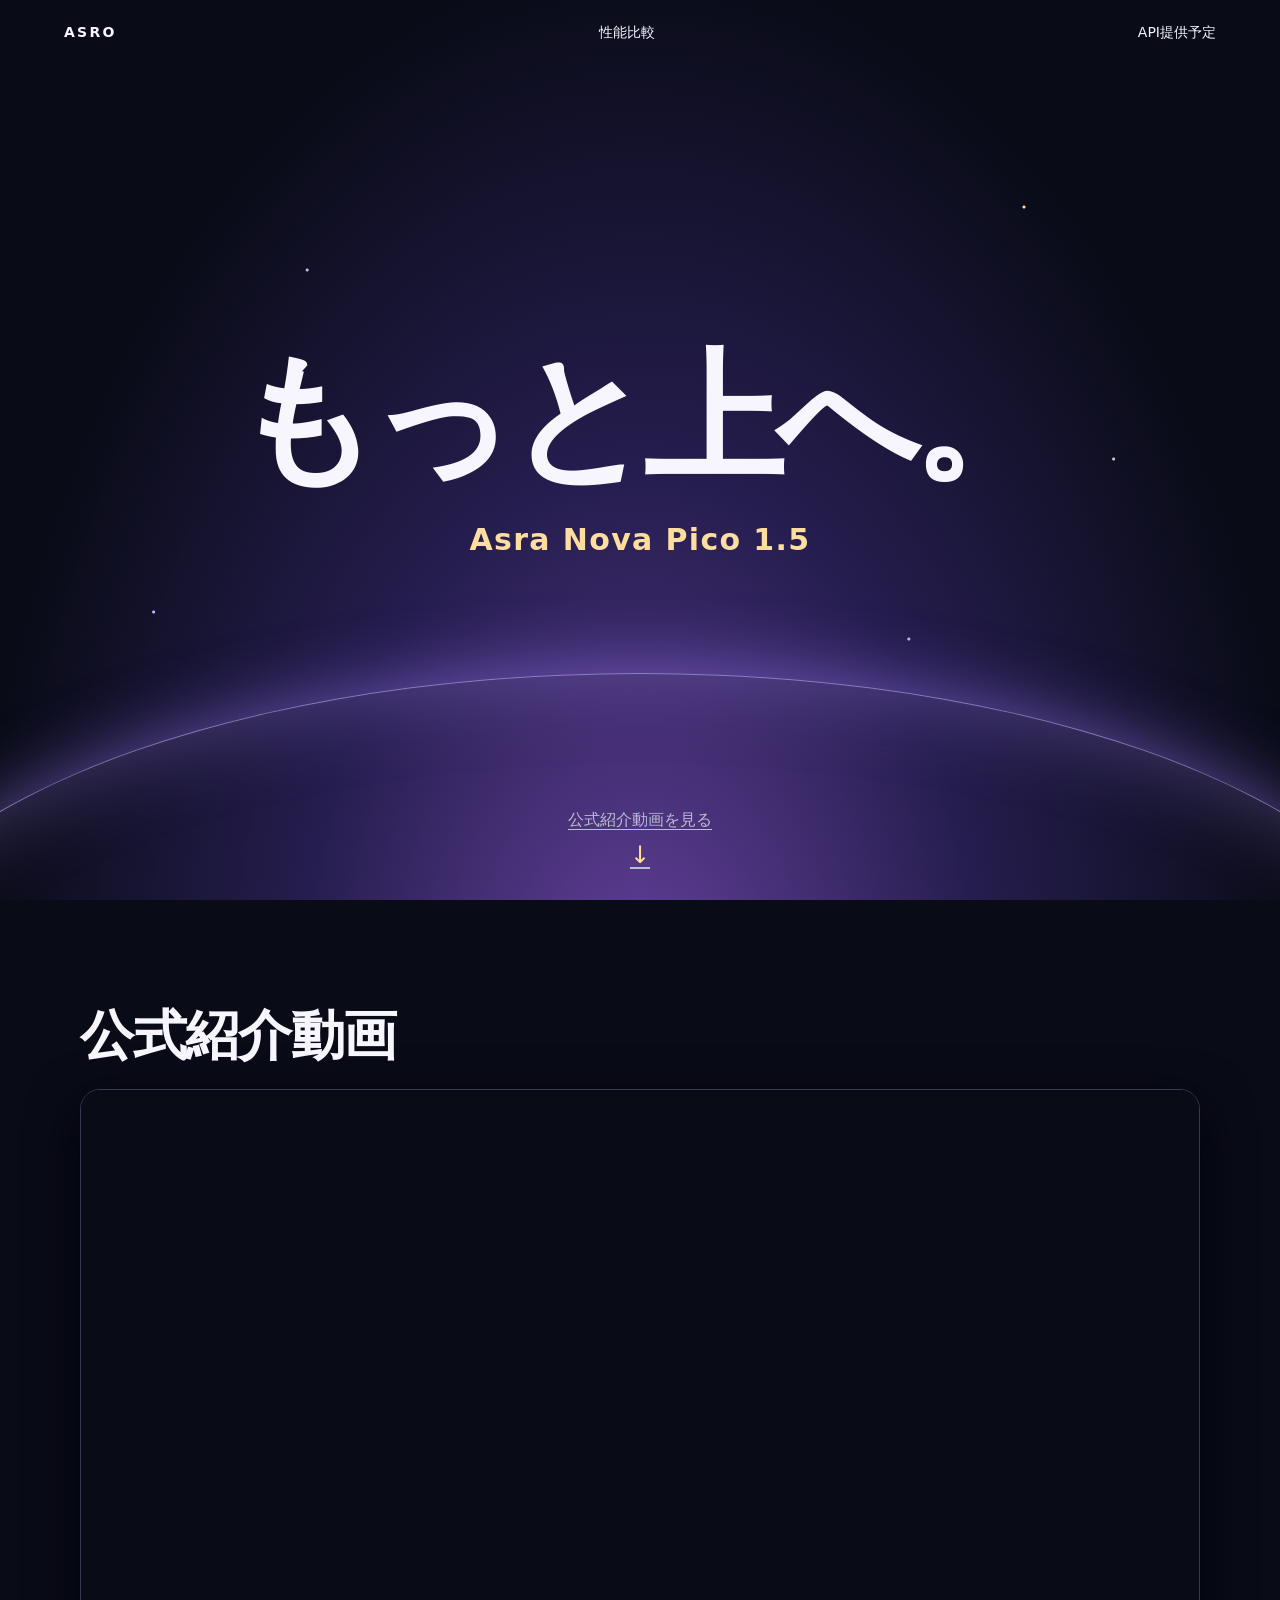
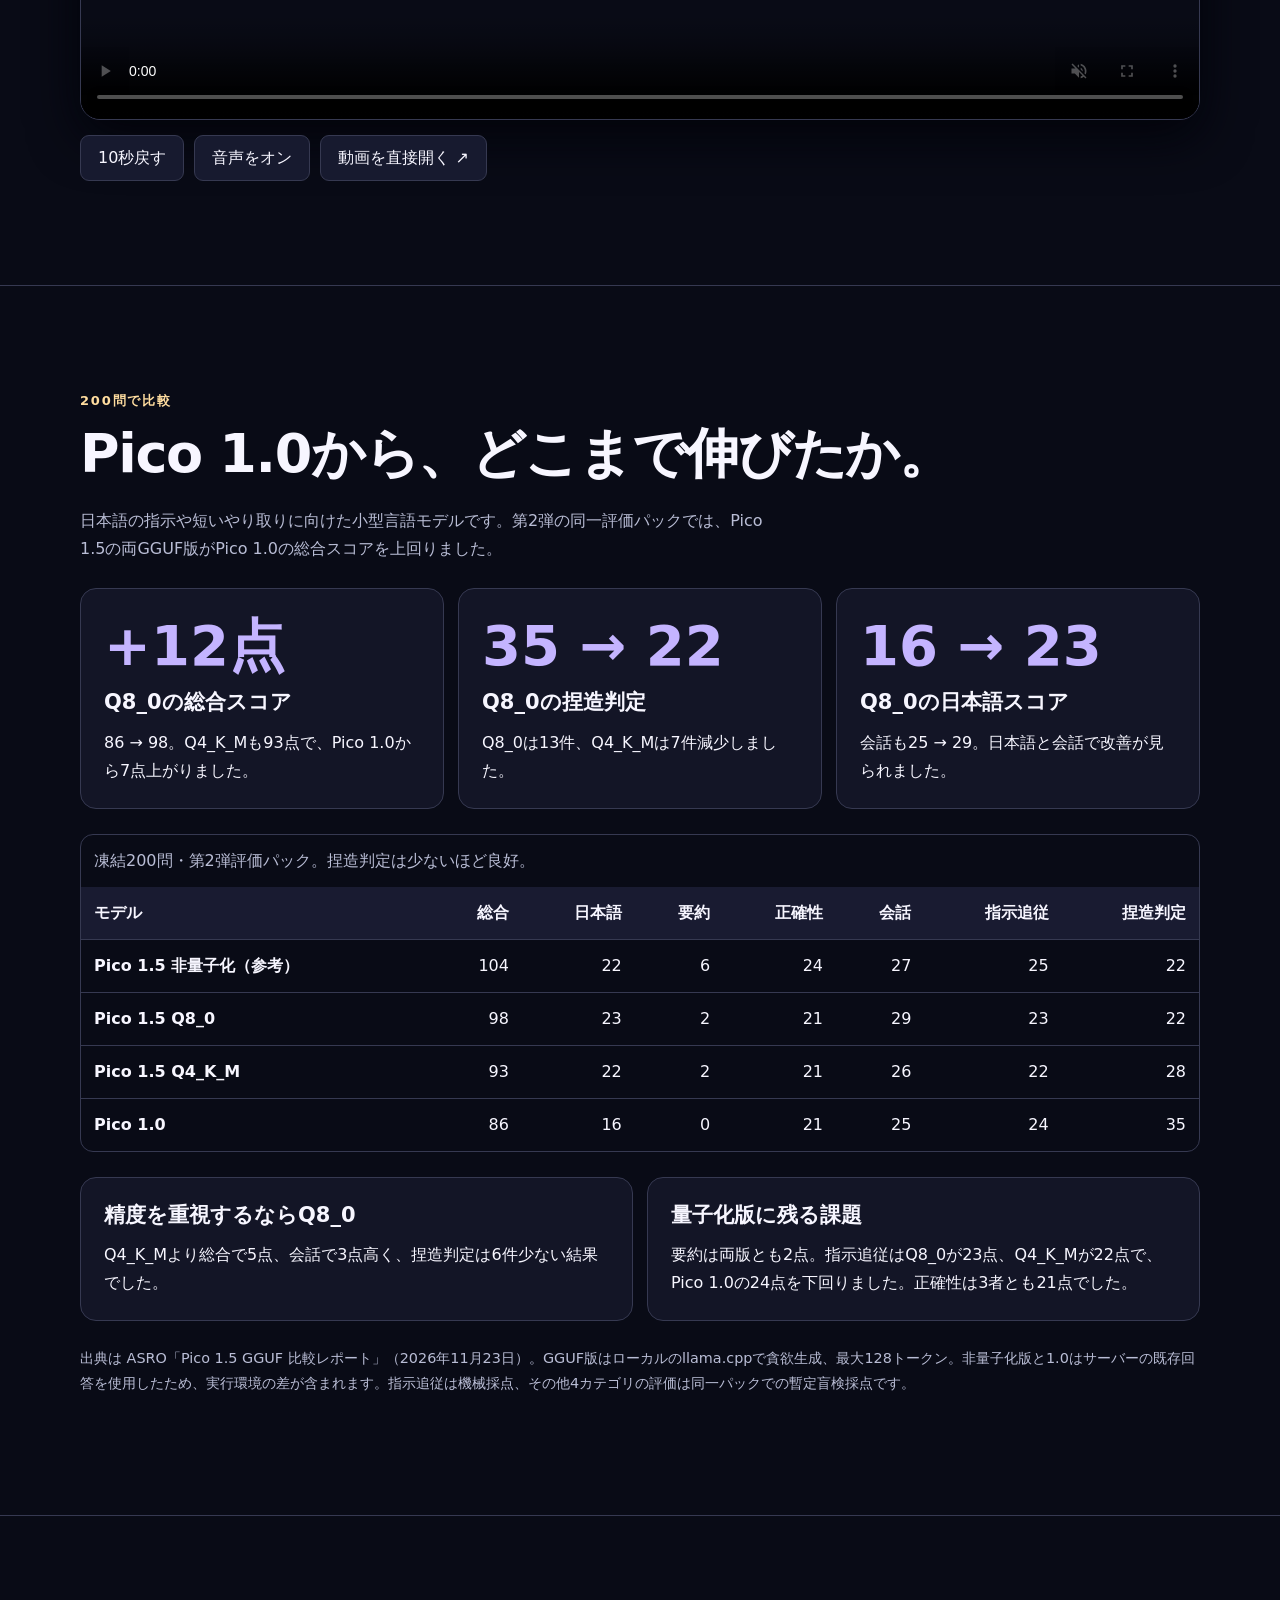
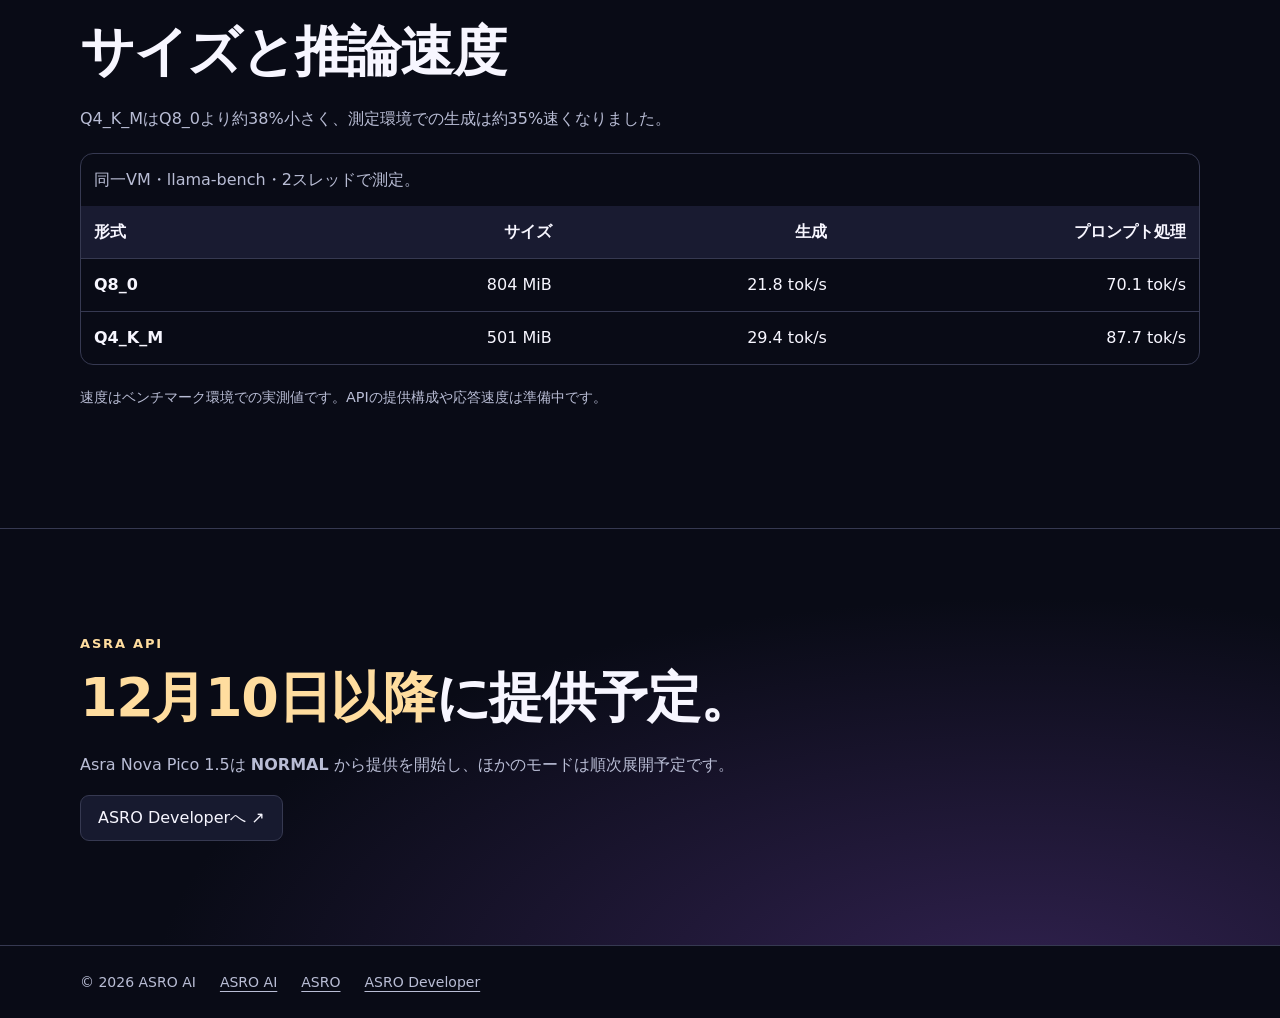
==== pico-1.5.html @ c460d425 "Publish Asra Nova Pico 1.5 announcement" ====
<!doctype html>
<html lang="ja">
<head>
<meta charset="utf-8">
<meta name="viewport" content="width=device-width,initial-scale=1">
<meta name="theme-color" content="#090b16">
<title>もっと上へ。 | Asra Nova Pico 1.5</title>
<meta name="description" content="ASRO AI が開発した日本語小型言語モデル Asra Nova Pico 1.5。公式紹介動画、Pico 1.0 との性能比較、Asra API 提供予定。">
<link rel="canonical" href="https://ai.asro.jp/pico-1.5.html">
<style>
:root{color-scheme:dark;--bg:#090b16;--fg:#f7f6ff;--muted:#b9bdd5;--line:#363951;--violet:#c4b4ff;--gold:#ffdd9f}
*{box-sizing:border-box}html{scroll-behavior:smooth}body{margin:0;background:var(--bg);color:var(--fg);font:16px/1.75 system-ui,-apple-system,"Noto Sans JP",sans-serif}a{color:inherit;text-underline-offset:.25em}a:focus-visible,button:focus-visible{outline:3px solid var(--gold);outline-offset:5px}
nav{position:absolute;z-index:2;inset:0 0 auto;display:flex;align-items:center;justify-content:space-between;gap:14px;padding:20px max(5vw,20px);font-size:14px}nav a{text-decoration:none}nav .brand{font-weight:850;letter-spacing:.16em}
.intro{position:relative;isolation:isolate;overflow:hidden;min-height:100svh;display:grid;place-items:center;text-align:center;padding:82px 18px 74px;background:radial-gradient(ellipse at 50% 113%,#64419b 0%,#251d4e 38%,#090b16 74%)}.intro::before{content:"";position:absolute;inset:auto -12% -50%;height:75%;border:1px solid #c4b4ff9c;border-radius:50%;box-shadow:0 0 70px #a080ff86,inset 0 0 85px #b293ff55;z-index:-1}.intro::after{content:"";position:absolute;inset:0;z-index:-2;background:radial-gradient(circle at 24% 30%,#c4b4ff 0 1px,transparent 2px),radial-gradient(circle at 80% 23%,#ffdd9f 0 1px,transparent 2px),radial-gradient(circle at 71% 71%,#c4b4ff 0 1px,transparent 2px),radial-gradient(circle at 12% 68%,#c4b4ff 0 1px,transparent 2px),radial-gradient(circle at 87% 51%,#ccc 0 1px,transparent 2px)}
h1,h2,h3,p{margin-top:0}h1{margin:0;font-size:clamp(48px,11vw,150px);line-height:1.08;font-weight:850;letter-spacing:-.055em;animation:rise 1.05s cubic-bezier(.15,.65,.2,1) both}h2{font-size:clamp(27px,5vw,54px);line-height:1.2;letter-spacing:-.025em;margin-bottom:20px}h3{font-size:21px;line-height:1.35;margin-bottom:12px}.product{margin:20px 0 0;color:var(--gold);font-size:clamp(17px,3vw,30px);font-weight:650;letter-spacing:.045em;animation:rise .9s .48s both}.scroll{position:absolute;bottom:24px;left:50%;translate:-50% 0;color:var(--muted);white-space:nowrap;animation:appear .8s 1s both}.scroll span{display:block;text-align:center;color:var(--gold);font-size:24px}
@keyframes rise{from{opacity:0;transform:translateY(32px);filter:blur(9px)}to{opacity:1;transform:none;filter:none}}@keyframes appear{from{opacity:0}to{opacity:1}}
.wrap{width:min(1120px,calc(100% - 36px));margin:auto}.section{padding:clamp(54px,9vw,104px) 0;border-bottom:1px solid var(--line);scroll-margin-top:16px}.sub{color:var(--muted);max-width:70ch}.label{color:var(--gold);font-size:13px;font-weight:750;letter-spacing:.14em;text-transform:uppercase;margin-bottom:10px}.screen{overflow:hidden;border:1px solid var(--line);border-radius:20px;background:#080911;box-shadow:0 16px 50px #02030a}.screen video{display:block;width:100%;aspect-ratio:16/9;background:#090b16}.video-options{display:flex;flex-wrap:wrap;gap:10px;margin-top:15px}.button,button{display:inline-flex;align-items:center;min-height:44px;padding:8px 17px;border-radius:9px;border:1px solid var(--line);background:#171a2f;color:var(--fg);font:inherit;text-decoration:none;cursor:pointer}.button:hover,button:hover{border-color:var(--violet)}[hidden]{display:none!important}
.metrics,.cards{display:grid;grid-template-columns:repeat(auto-fit,minmax(min(100%,246px),1fr));gap:14px;margin:25px 0}.card{padding:23px;border:1px solid var(--line);border-radius:16px;background:#131526}.card p:last-child{margin-bottom:0}.metric{display:block;color:var(--violet);font-size:clamp(31px,5vw,56px);font-weight:820;line-height:1.2;margin-bottom:9px}.table-holder{overflow-x:auto;border:1px solid var(--line);border-radius:13px;margin:20px 0}table{width:100%;border-collapse:collapse;text-align:right;white-space:nowrap}th,td{padding:12px 13px;border-bottom:1px solid var(--line)}thead{background:#191b31}tbody tr:last-child>*{border-bottom:0}th:first-child{text-align:left}caption{text-align:left;padding:12px 13px;color:var(--muted);white-space:normal}.note{color:var(--muted);font-size:.9rem}.api{background:radial-gradient(ellipse at 80% 110%,#30214e,transparent 60%)}.date{color:var(--gold)}footer{padding:24px 0;color:var(--muted);font-size:14px}footer .wrap{display:flex;flex-wrap:wrap;gap:12px 24px}
@media(max-width:480px){nav{font-size:12px}.screen{border-radius:10px}th,td{padding:9px}}
@media(prefers-reduced-motion:reduce){*,*::before,*::after{animation:none!important;scroll-behavior:auto!important}}
</style>
</head>
<body>
<nav aria-label="ページ内ナビゲーション"><a class="brand" href="/">ASRO</a><a href="#comparison">性能比較</a><a href="#api">API提供予定</a></nav>
<main>
<section class="intro" aria-labelledby="tagline">
  <div><h1 id="tagline">もっと上へ。</h1><p class="product">Asra Nova Pico 1.5</p></div>
  <a class="scroll" href="#film">公式紹介動画を見る<span aria-hidden="true">↓</span></a>
</section>
<section class="section" id="film"><div class="wrap">
  <h2>公式紹介動画</h2>
  <div class="screen"><video id="launch-video" controls muted playsinline preload="metadata" poster="https://asro.jp/assets/pico-1.5/poster.jpg" aria-label="Asra Nova Pico 1.5 公式紹介動画">
    <source src="https://asro.jp/assets/pico-1.5/intro.mp4" type="video/mp4">
  </video></div>
  <div class="video-options">
    <button id="rewind" type="button" hidden>10秒戻す</button>
    <button id="sound" type="button" hidden>音声をオン</button>
    <a class="button" href="https://asro.jp/assets/pico-1.5/intro.mp4">動画を直接開く ↗</a>
  </div>
</div></section>
<section class="section" id="comparison"><div class="wrap">
  <p class="label">200問で比較</p>
  <h2>Pico 1.0から、どこまで伸びたか。</h2>
  <p class="sub">日本語の指示や短いやり取りに向けた小型言語モデルです。第2弾の同一評価パックでは、Pico 1.5の両GGUF版がPico 1.0の総合スコアを上回りました。</p>
  <div class="metrics">
    <article class="card"><strong class="metric">+12点</strong><h3>Q8_0の総合スコア</h3><p>86 → 98。Q4_K_Mも93点で、Pico 1.0から7点上がりました。</p></article>
    <article class="card"><strong class="metric">35 → 22</strong><h3>Q8_0の捏造判定</h3><p>Q8_0は13件、Q4_K_Mは7件減少しました。</p></article>
    <article class="card"><strong class="metric">16 → 23</strong><h3>Q8_0の日本語スコア</h3><p>会話も25 → 29。日本語と会話で改善が見られました。</p></article>
  </div>
  <div class="table-holder" tabindex="0" role="region" aria-label="品質の比較表">
    <table><caption>凍結200問・第2弾評価パック。捏造判定は少ないほど良好。</caption>
      <thead><tr><th scope="col">モデル</th><th scope="col">総合</th><th scope="col">日本語</th><th scope="col">要約</th><th scope="col">正確性</th><th scope="col">会話</th><th scope="col">指示追従</th><th scope="col">捏造判定</th></tr></thead>
      <tbody>
        <tr><th scope="row">Pico 1.5 非量子化（参考）</th><td>104</td><td>22</td><td>6</td><td>24</td><td>27</td><td>25</td><td>22</td></tr>
        <tr><th scope="row">Pico 1.5 Q8_0</th><td>98</td><td>23</td><td>2</td><td>21</td><td>29</td><td>23</td><td>22</td></tr>
        <tr><th scope="row">Pico 1.5 Q4_K_M</th><td>93</td><td>22</td><td>2</td><td>21</td><td>26</td><td>22</td><td>28</td></tr>
        <tr><th scope="row">Pico 1.0</th><td>86</td><td>16</td><td>0</td><td>21</td><td>25</td><td>24</td><td>35</td></tr>
      </tbody></table>
  </div>
  <div class="cards">
    <article class="card"><h3>精度を重視するならQ8_0</h3><p>Q4_K_Mより総合で5点、会話で3点高く、捏造判定は6件少ない結果でした。</p></article>
    <article class="card"><h3>量子化版に残る課題</h3><p>要約は両版とも2点。指示追従はQ8_0が23点、Q4_K_Mが22点で、Pico 1.0の24点を下回りました。正確性は3者とも21点でした。</p></article>
  </div>
  <p class="note">出典は ASRO「Pico 1.5 GGUF 比較レポート」（2026年11月23日）。GGUF版はローカルのllama.cppで貪欲生成、最大128トークン。非量子化版と1.0はサーバーの既存回答を使用したため、実行環境の差が含まれます。指示追従は機械採点、その他4カテゴリの評価は同一パックでの暫定盲検採点です。</p>
</div></section>
<section class="section"><div class="wrap">
  <h2>サイズと推論速度</h2>
  <p class="sub">Q4_K_MはQ8_0より約38%小さく、測定環境での生成は約35%速くなりました。</p>
  <div class="table-holder" tabindex="0" role="region" aria-label="サイズと速度の比較表">
    <table><caption>同一VM・llama-bench・2スレッドで測定。</caption>
      <thead><tr><th scope="col">形式</th><th scope="col">サイズ</th><th scope="col">生成</th><th scope="col">プロンプト処理</th></tr></thead>
      <tbody><tr><th scope="row">Q8_0</th><td>804 MiB</td><td>21.8 tok/s</td><td>70.1 tok/s</td></tr><tr><th scope="row">Q4_K_M</th><td>501 MiB</td><td>29.4 tok/s</td><td>87.7 tok/s</td></tr></tbody>
    </table>
  </div>
  <p class="note">速度はベンチマーク環境での実測値です。APIの提供構成や応答速度は準備中です。</p>
</div></section>
<section class="section api" id="api"><div class="wrap">
  <p class="label">Asra API</p>
  <h2><span class="date">12月10日以降</span>に提供予定。</h2>
  <p class="sub">Asra Nova Pico 1.5は <strong>NORMAL</strong> から提供を開始し、ほかのモードは順次展開予定です。</p>
  <a class="button" href="https://developer.asro.jp/">ASRO Developerへ ↗</a>
</div></section>
</main>
<footer><div class="wrap"><span>© 2026 ASRO AI</span><a href="https://ai.asro.jp/">ASRO AI</a><a href="https://asro.jp/">ASRO</a><a href="https://developer.asro.jp/">ASRO Developer</a></div></footer>
<script>
const video = document.querySelector('#launch-video');
const rewind = document.querySelector('#rewind');
const sound = document.querySelector('#sound');
rewind.hidden = sound.hidden = false;
rewind.addEventListener('click', () => {
  video.currentTime = Math.max(0, video.currentTime - 10);
});
sound.addEventListener('click', () => {
  video.muted = !video.muted;
});
video.addEventListener('volumechange', () => {
  sound.textContent = video.muted ? '音声をオン' : '消音する';
});
if ('IntersectionObserver' in window && !matchMedia('(prefers-reduced-motion: reduce)').matches) {
  const observer = new IntersectionObserver(([entry]) => {
    if (!entry.isIntersecting || !(entry.rootBounds?.height > 0)) return;
    const visibleHeight = entry.intersectionRect.height;
    const targetHeight = Math.min(entry.rootBounds.height, entry.boundingClientRect.height);
    if (visibleHeight < targetHeight * .5) return;
    observer.disconnect();
    if (video.paused && video.currentTime === 0) video.play().catch(() => {});
  }, {threshold: [0, .25, .5, .75]});
  observer.observe(video);
}
</script>
</body>
</html>
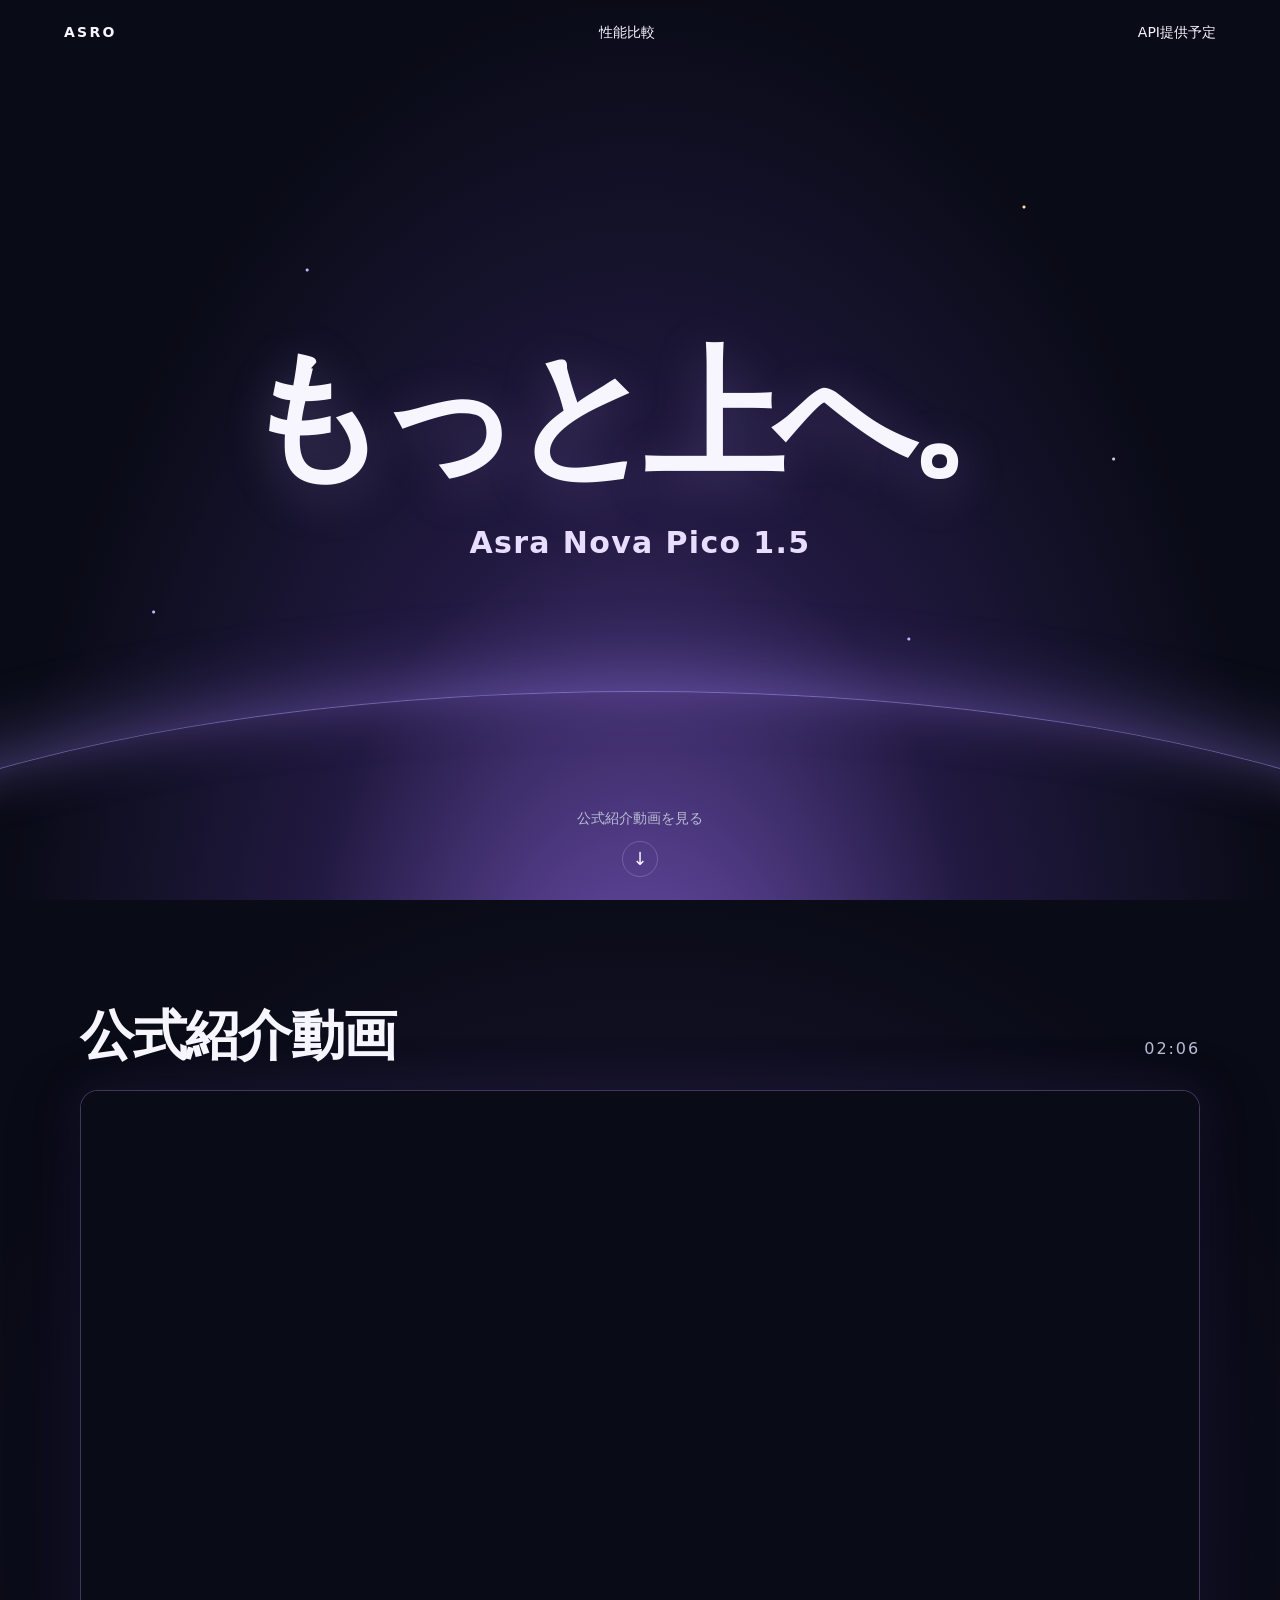
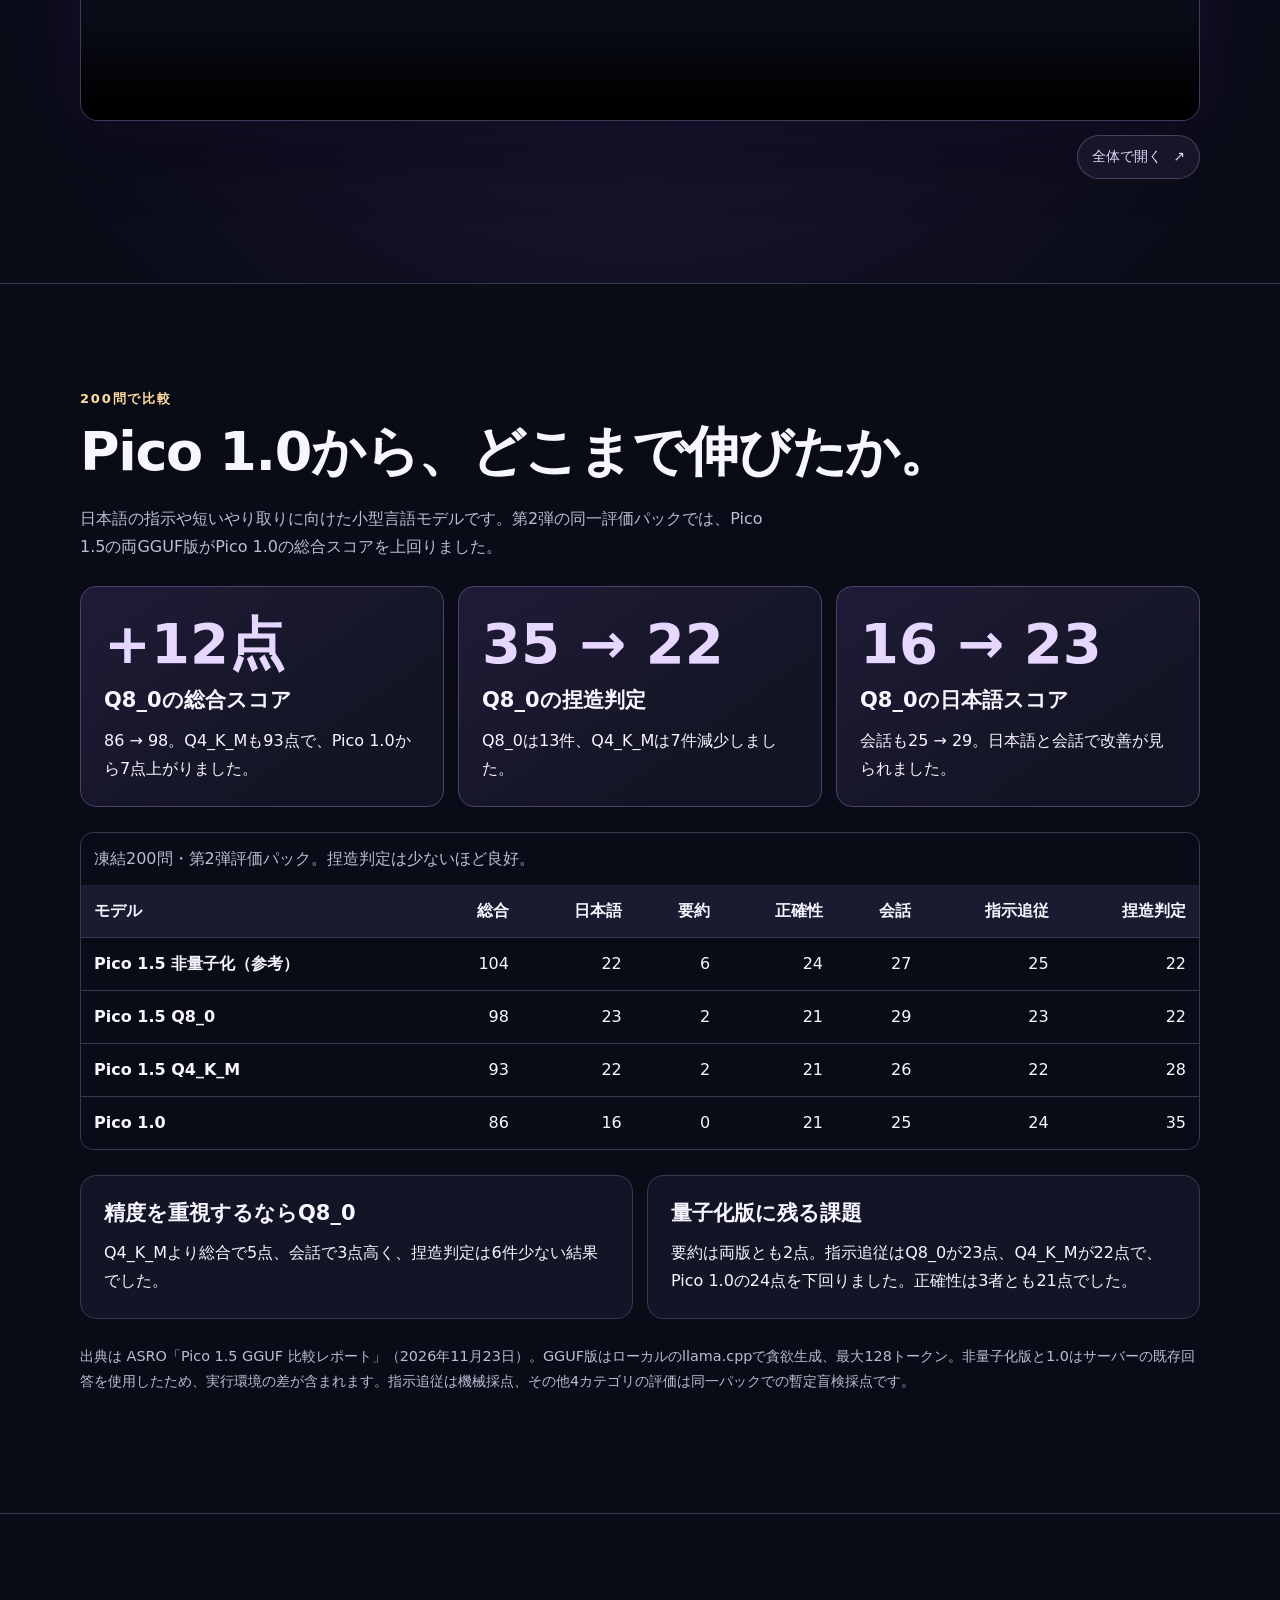
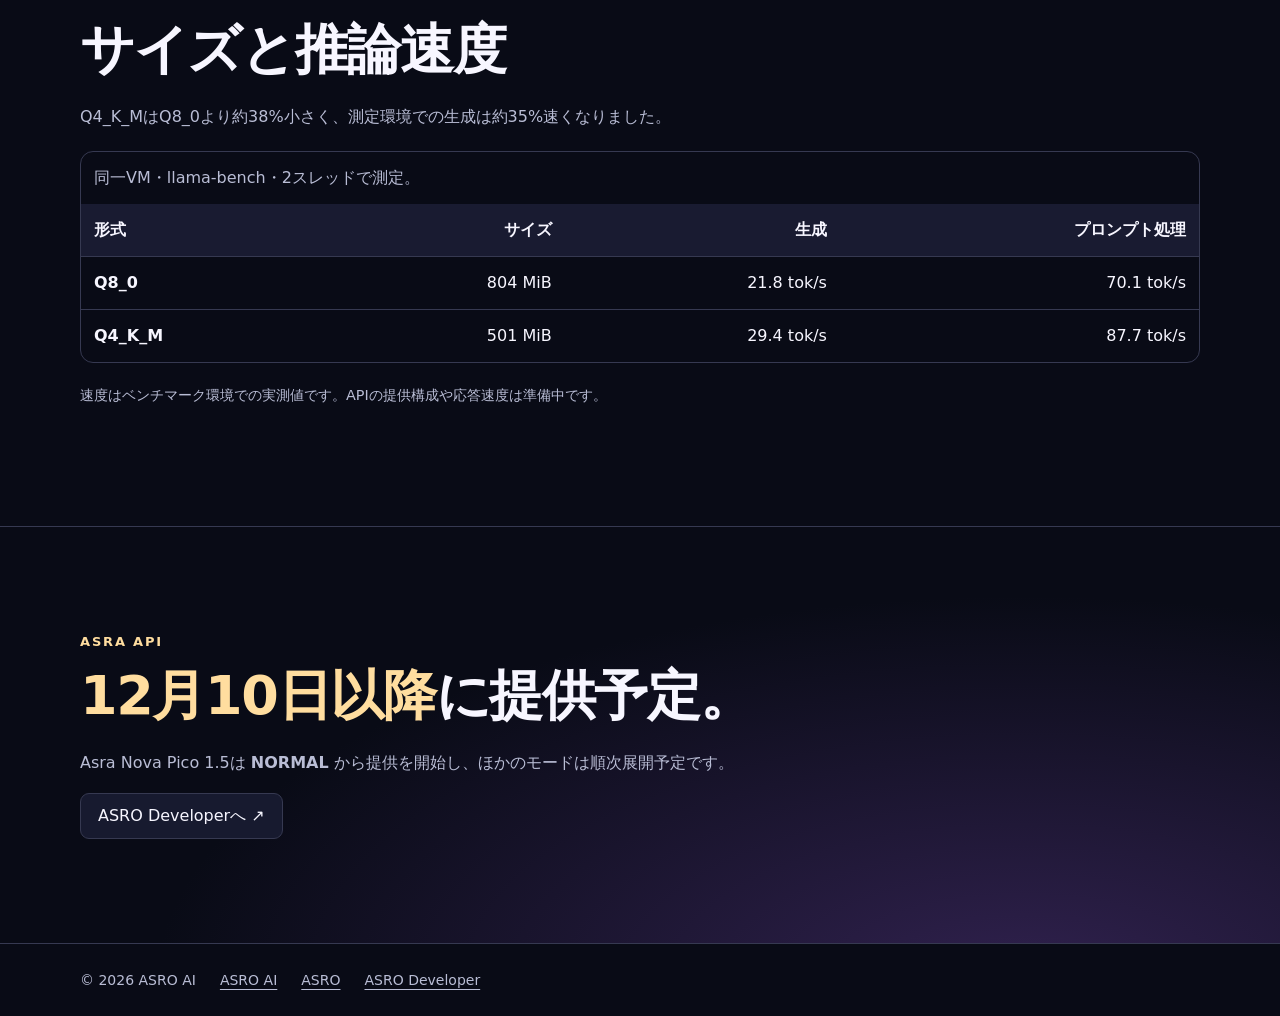
==== commit e6bf86f5: "Refine the Pico 1.5 film presentation" ====
--- a/pico-1.5.html
+++ b/pico-1.5.html
@@ -14,10 +14,29 @@
 .intro{position:relative;isolation:isolate;overflow:hidden;min-height:100svh;display:grid;place-items:center;text-align:center;padding:82px 18px 74px;background:radial-gradient(ellipse at 50% 113%,#64419b 0%,#251d4e 38%,#090b16 74%)}.intro::before{content:"";position:absolute;inset:auto -12% -50%;height:75%;border:1px solid #c4b4ff9c;border-radius:50%;box-shadow:0 0 70px #a080ff86,inset 0 0 85px #b293ff55;z-index:-1}.intro::after{content:"";position:absolute;inset:0;z-index:-2;background:radial-gradient(circle at 24% 30%,#c4b4ff 0 1px,transparent 2px),radial-gradient(circle at 80% 23%,#ffdd9f 0 1px,transparent 2px),radial-gradient(circle at 71% 71%,#c4b4ff 0 1px,transparent 2px),radial-gradient(circle at 12% 68%,#c4b4ff 0 1px,transparent 2px),radial-gradient(circle at 87% 51%,#ccc 0 1px,transparent 2px)}
 h1,h2,h3,p{margin-top:0}h1{margin:0;font-size:clamp(48px,11vw,150px);line-height:1.08;font-weight:850;letter-spacing:-.055em;animation:rise 1.05s cubic-bezier(.15,.65,.2,1) both}h2{font-size:clamp(27px,5vw,54px);line-height:1.2;letter-spacing:-.025em;margin-bottom:20px}h3{font-size:21px;line-height:1.35;margin-bottom:12px}.product{margin:20px 0 0;color:var(--gold);font-size:clamp(17px,3vw,30px);font-weight:650;letter-spacing:.045em;animation:rise .9s .48s both}.scroll{position:absolute;bottom:24px;left:50%;translate:-50% 0;color:var(--muted);white-space:nowrap;animation:appear .8s 1s both}.scroll span{display:block;text-align:center;color:var(--gold);font-size:24px}
 @keyframes rise{from{opacity:0;transform:translateY(32px);filter:blur(9px)}to{opacity:1;transform:none;filter:none}}@keyframes appear{from{opacity:0}to{opacity:1}}
-.wrap{width:min(1120px,calc(100% - 36px));margin:auto}.section{padding:clamp(54px,9vw,104px) 0;border-bottom:1px solid var(--line);scroll-margin-top:16px}.sub{color:var(--muted);max-width:70ch}.label{color:var(--gold);font-size:13px;font-weight:750;letter-spacing:.14em;text-transform:uppercase;margin-bottom:10px}.screen{overflow:hidden;border:1px solid var(--line);border-radius:20px;background:#080911;box-shadow:0 16px 50px #02030a}.screen video{display:block;width:100%;aspect-ratio:16/9;background:#090b16}.video-options{display:flex;flex-wrap:wrap;gap:10px;margin-top:15px}.button,button{display:inline-flex;align-items:center;min-height:44px;padding:8px 17px;border-radius:9px;border:1px solid var(--line);background:#171a2f;color:var(--fg);font:inherit;text-decoration:none;cursor:pointer}.button:hover,button:hover{border-color:var(--violet)}[hidden]{display:none!important}
+.wrap{width:min(1120px,calc(100% - 36px));margin:auto}.section{padding:clamp(54px,9vw,104px) 0;border-bottom:1px solid var(--line);scroll-margin-top:16px}.sub{color:var(--muted);max-width:70ch}.label{color:var(--gold);font-size:13px;font-weight:750;letter-spacing:.14em;text-transform:uppercase;margin-bottom:10px}.screen{overflow:hidden;border:1px solid var(--line);border-radius:20px;background:#080911;box-shadow:0 16px 50px #02030a}.screen video{display:block;width:100%;aspect-ratio:16/9;background:#090b16}.button,button{display:inline-flex;align-items:center;min-height:44px;padding:8px 17px;border-radius:9px;border:1px solid var(--line);background:#171a2f;color:var(--fg);font:inherit;text-decoration:none;cursor:pointer}.button:hover,button:hover{border-color:var(--violet)}[hidden]{display:none!important}
 .metrics,.cards{display:grid;grid-template-columns:repeat(auto-fit,minmax(min(100%,246px),1fr));gap:14px;margin:25px 0}.card{padding:23px;border:1px solid var(--line);border-radius:16px;background:#131526}.card p:last-child{margin-bottom:0}.metric{display:block;color:var(--violet);font-size:clamp(31px,5vw,56px);font-weight:820;line-height:1.2;margin-bottom:9px}.table-holder{overflow-x:auto;border:1px solid var(--line);border-radius:13px;margin:20px 0}table{width:100%;border-collapse:collapse;text-align:right;white-space:nowrap}th,td{padding:12px 13px;border-bottom:1px solid var(--line)}thead{background:#191b31}tbody tr:last-child>*{border-bottom:0}th:first-child{text-align:left}caption{text-align:left;padding:12px 13px;color:var(--muted);white-space:normal}.note{color:var(--muted);font-size:.9rem}.api{background:radial-gradient(ellipse at 80% 110%,#30214e,transparent 60%)}.date{color:var(--gold)}footer{padding:24px 0;color:var(--muted);font-size:14px}footer .wrap{display:flex;flex-wrap:wrap;gap:12px 24px}
 @media(max-width:480px){nav{font-size:12px}.screen{border-radius:10px}th,td{padding:9px}}
 @media(prefers-reduced-motion:reduce){*,*::before,*::after{animation:none!important;scroll-behavior:auto!important}}
+
+/* Launch film and typography */
+.intro{background:radial-gradient(ellipse at 50% 125%,#7656bc 0%,#211940 39%,#090b16 72%)}
+.intro::before{inset:auto -25% -44%;height:67%;border-color:#b1a0ff8f;box-shadow:0 0 85px #a285ff7c,inset 0 0 55px #9876ea63}
+h1{letter-spacing:-.075em;text-shadow:0 10px 50px #c3a6ff42}
+.product{color:#e9ddff;margin-top:26px}
+.scroll{text-decoration:none;font-size:14px}
+.scroll span{margin:10px auto 0;color:var(--fg);font-size:18px;width:36px;height:36px;line-height:34px;border:1px solid #a89ac865;border-radius:50%}
+.film-section{background:radial-gradient(ellipse at 50% 60%,#211a3b,transparent 76%)}
+.film-header{display:flex;align-items:baseline;justify-content:space-between;gap:14px;flex-wrap:wrap;margin-bottom:21px}
+.film-header h2{margin:0}
+.film-header time{color:var(--muted);font-variant-numeric:tabular-nums;letter-spacing:.12em}
+.screen{border:1px solid #7160978c;border-radius:18px;box-shadow:0 22px 64px #03040e99,0 0 52px #8764e827}
+.film-actions{display:flex;justify-content:flex-end;margin-top:14px}
+.film-link{display:inline-flex;align-items:center;gap:11px;min-height:44px;padding:7px 14px;color:#e3d7ff;font-size:14px;text-decoration:none;border:1px solid #76679783;border-radius:999px;background:#171629}
+.film-link:hover{background:#28203e;border-color:var(--violet)}
+.metrics .card{background:linear-gradient(145deg,#201b37,#121423 75%);border-color:#4c426b}
+.metrics .metric{color:#e5d7ff}
+@media(max-width:480px){.screen{border-radius:11px}.film-header{margin-bottom:14px}.film-header time{font-size:13px}}
 </style>
 </head>
 <body>
@@ -27,16 +46,12 @@
   <div><h1 id="tagline">もっと上へ。</h1><p class="product">Asra Nova Pico 1.5</p></div>
   <a class="scroll" href="#film">公式紹介動画を見る<span aria-hidden="true">↓</span></a>
 </section>
-<section class="section" id="film"><div class="wrap">
-  <h2>公式紹介動画</h2>
-  <div class="screen"><video id="launch-video" controls muted playsinline preload="metadata" poster="https://asro.jp/assets/pico-1.5/poster.jpg" aria-label="Asra Nova Pico 1.5 公式紹介動画">
+<section class="section film-section" id="film"><div class="wrap">
+  <div class="film-header"><h2>公式紹介動画</h2><time datetime="PT2M6S" aria-label="2分6秒">02:06</time></div>
+  <div class="screen"><video id="launch-video" controls playsinline preload="metadata" poster="https://asro.jp/assets/pico-1.5/poster.jpg" aria-label="Asra Nova Pico 1.5 公式紹介動画">
     <source src="https://asro.jp/assets/pico-1.5/intro.mp4" type="video/mp4">
   </video></div>
-  <div class="video-options">
-    <button id="rewind" type="button" hidden>10秒戻す</button>
-    <button id="sound" type="button" hidden>音声をオン</button>
-    <a class="button" href="https://asro.jp/assets/pico-1.5/intro.mp4">動画を直接開く ↗</a>
-  </div>
+  <div class="film-actions"><a class="film-link" href="https://asro.jp/assets/pico-1.5/intro.mp4" target="_blank" rel="noopener">全体で開く<span aria-hidden="true">↗</span></a></div>
 </div></section>
 <section class="section" id="comparison"><div class="wrap">
   <p class="label">200問で比較</p>
@@ -84,26 +99,31 @@
 <footer><div class="wrap"><span>© 2026 ASRO AI</span><a href="https://ai.asro.jp/">ASRO AI</a><a href="https://asro.jp/">ASRO</a><a href="https://developer.asro.jp/">ASRO Developer</a></div></footer>
 <script>
 const video = document.querySelector('#launch-video');
-const rewind = document.querySelector('#rewind');
-const sound = document.querySelector('#sound');
-rewind.hidden = sound.hidden = false;
-rewind.addEventListener('click', () => {
-  video.currentTime = Math.max(0, video.currentTime - 10);
+const filmLink = document.querySelector('.scroll');
+
+async function playWithSound() {
+  video.muted = false;
+  try {
+    await video.play();
+  } catch (error) {
+    if (error.name !== 'NotAllowedError') return;
+    // Opening a page or scrolling may not grant permission for audible playback.
+    video.muted = true;
+    await video.play().catch(() => {});
+  }
+}
+
+filmLink.addEventListener('click', () => {
+  playWithSound();
 });
-sound.addEventListener('click', () => {
-  video.muted = !video.muted;
-});
-video.addEventListener('volumechange', () => {
-  sound.textContent = video.muted ? '音声をオン' : '消音する';
-});
+
 if ('IntersectionObserver' in window && !matchMedia('(prefers-reduced-motion: reduce)').matches) {
   const observer = new IntersectionObserver(([entry]) => {
     if (!entry.isIntersecting || !(entry.rootBounds?.height > 0)) return;
-    const visibleHeight = entry.intersectionRect.height;
     const targetHeight = Math.min(entry.rootBounds.height, entry.boundingClientRect.height);
-    if (visibleHeight < targetHeight * .5) return;
+    if (entry.intersectionRect.height < targetHeight * .5) return;
     observer.disconnect();
-    if (video.paused && video.currentTime === 0) video.play().catch(() => {});
+    if (video.paused && video.currentTime === 0) playWithSound();
   }, {threshold: [0, .25, .5, .75]});
   observer.observe(video);
 }
